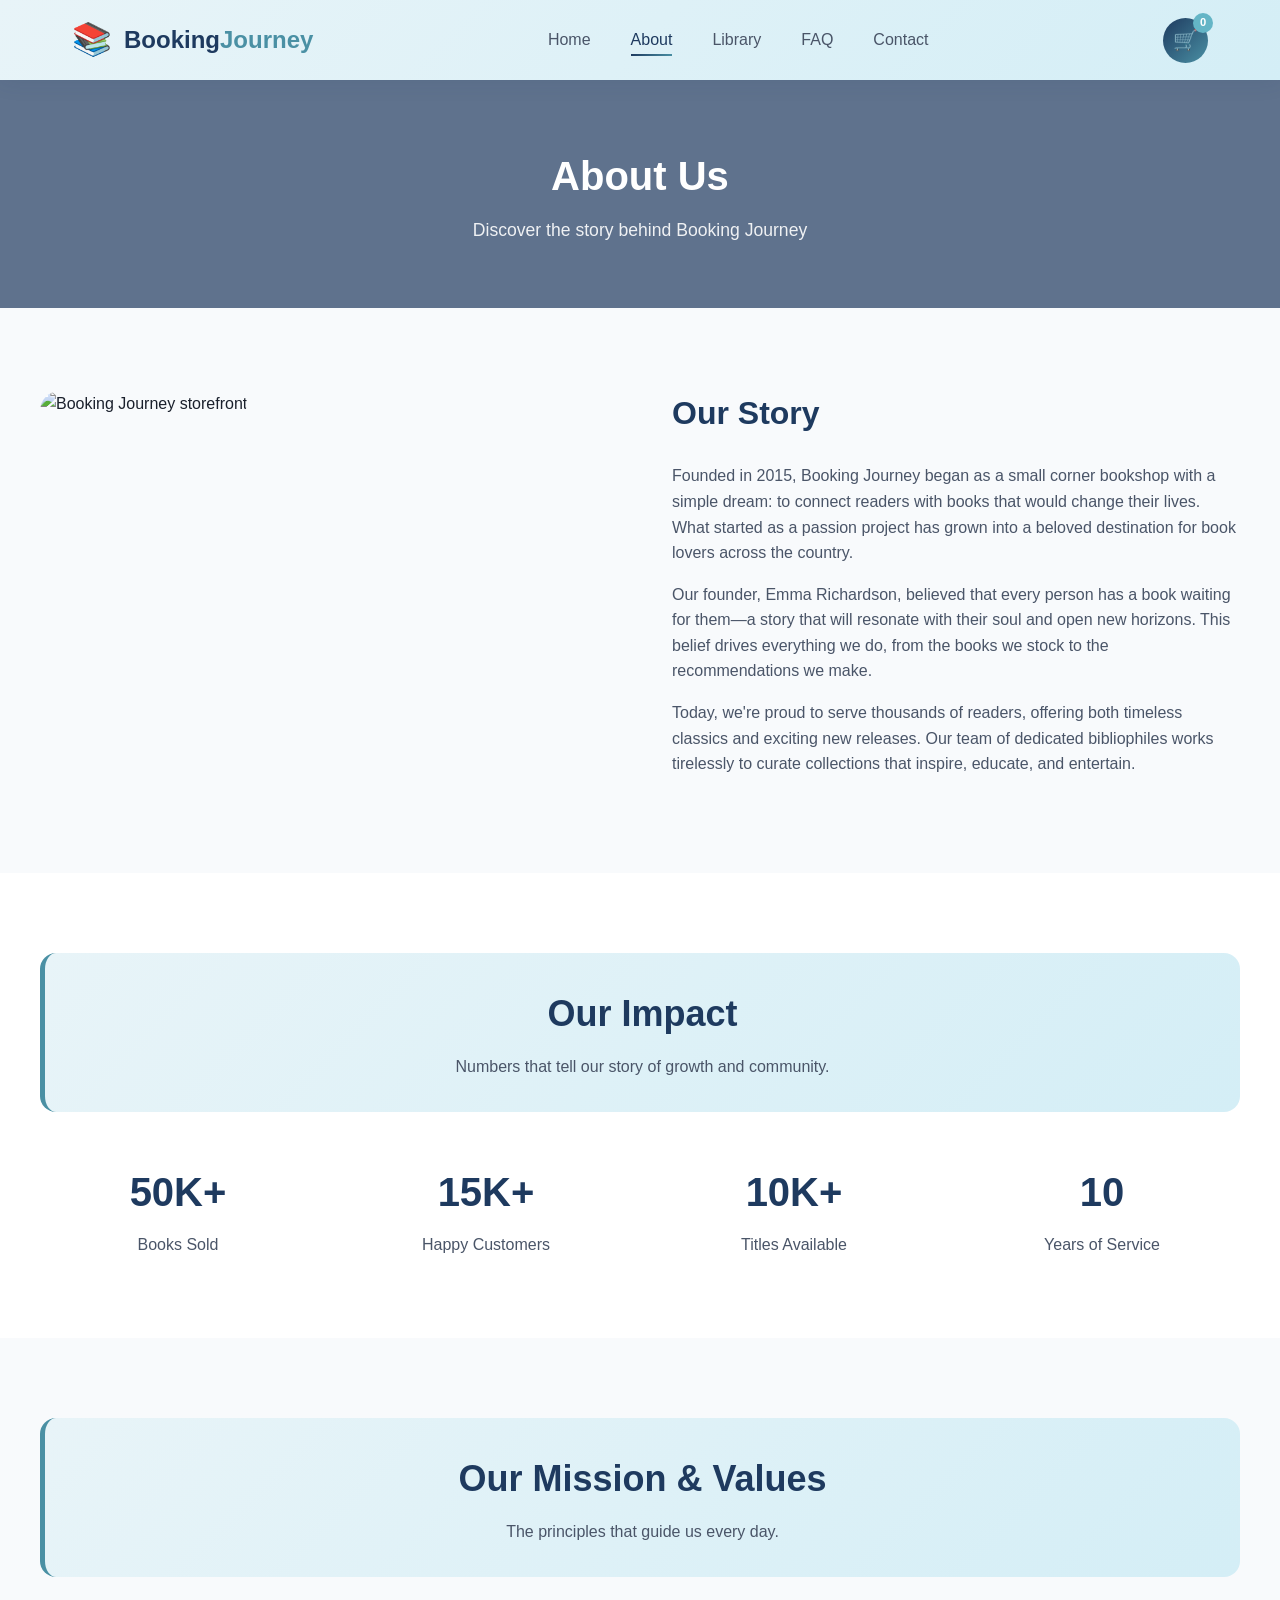
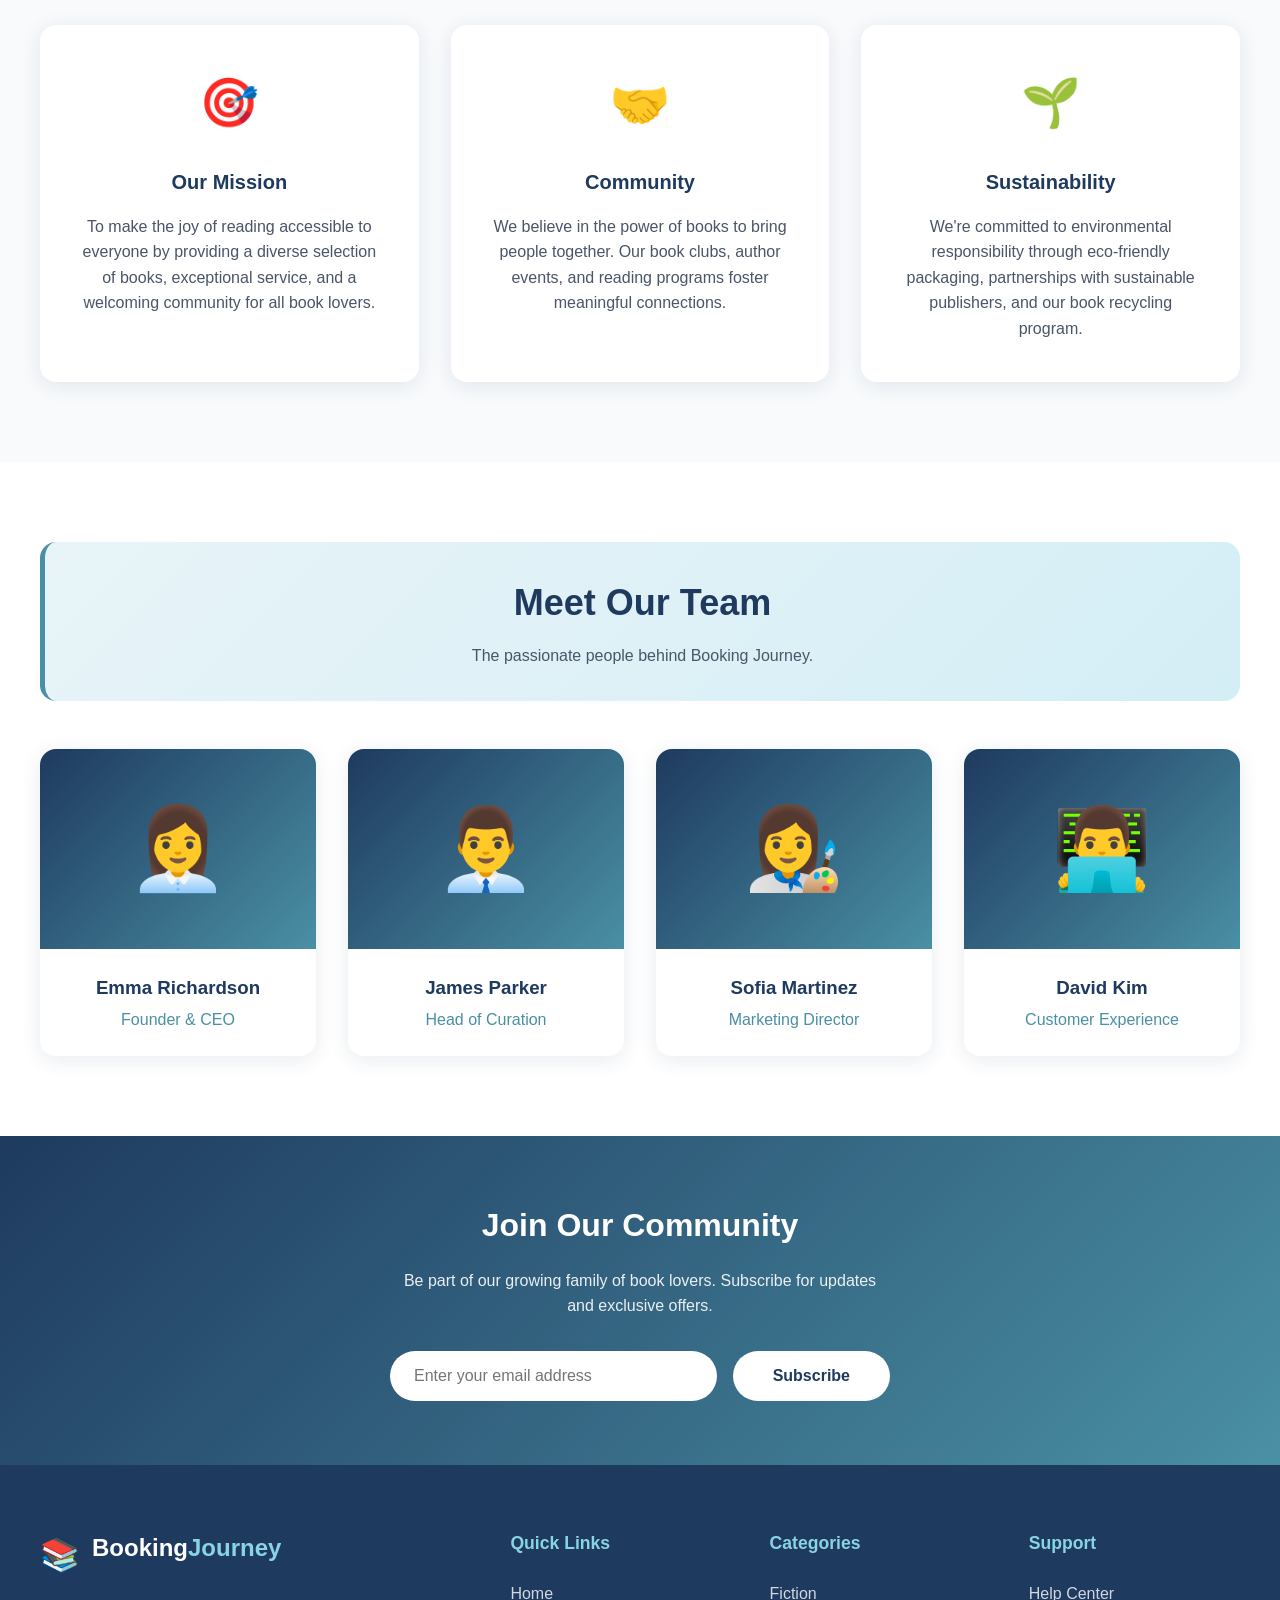
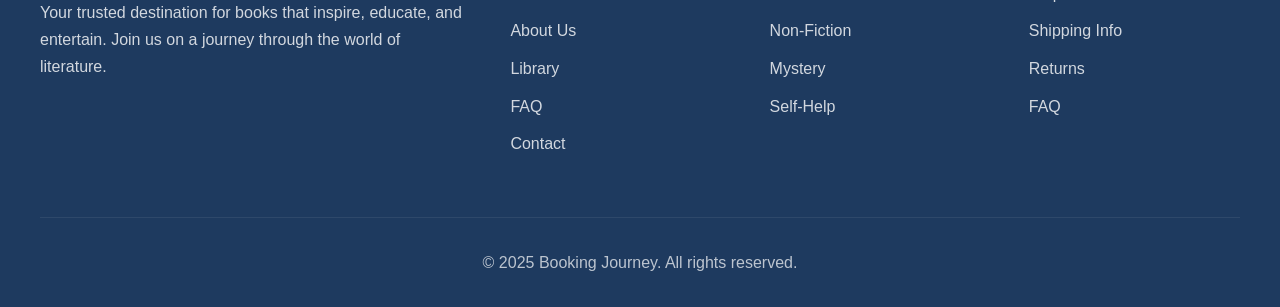
==== about.html @ 3a3236af "Initial commit: Booking Journey bookstore website Add complete static website with generated booksto" ====
<!DOCTYPE html>
<html lang="en">
<head>
    <meta charset="UTF-8">
    <meta name="viewport" content="width=device-width, initial-scale=1.0">
    <title>About Us - Booking Journey</title>
    <link rel="stylesheet" href="styles.css">
</head>
<body>
    <!-- Navigation -->
    <nav class="navbar">
        <div class="nav-container">
            <a href="index.html" class="logo">
                <span class="logo-icon">📚</span>
                <span class="logo-text">Booking<span>Journey</span></span>
            </a>
            <ul class="nav-menu">
                <li><a href="index.html" class="nav-link">Home</a></li>
                <li><a href="about.html" class="nav-link active">About</a></li>
                <li><a href="library.html" class="nav-link">Library</a></li>
                <li><a href="faq.html" class="nav-link">FAQ</a></li>
                <li><a href="contact.html" class="nav-link">Contact</a></li>
                <li class="cart-mobile" id="cartMobile">🛒 Cart (0)</li>
            </ul>
            <div class="nav-actions">
                <div class="cart-icon" id="cartIcon">
                    🛒
                    <span class="cart-badge">0</span>
                </div>
                <div class="hamburger">
                    <span></span>
                    <span></span>
                    <span></span>
                </div>
            </div>
        </div>
    </nav>

    <!-- Page Header -->
    <section class="page-header">
        <h1>About Us</h1>
        <p>Discover the story behind Booking Journey</p>
    </section>

    <!-- Our Story Section -->
    <section class="section">
        <div class="container">
            <div class="about-content">
                <div class="about-image"><img src="public/images/front.jpg" alt="Booking Journey storefront"></div>
                <div class="about-text">
                    <h2>Our Story</h2>
                    <p>Founded in 2015, Booking Journey began as a small corner bookshop with a simple dream: to connect readers with books that would change their lives. What started as a passion project has grown into a beloved destination for book lovers across the country.</p>
                    <p>Our founder, Emma Richardson, believed that every person has a book waiting for them—a story that will resonate with their soul and open new horizons. This belief drives everything we do, from the books we stock to the recommendations we make.</p>
                    <p>Today, we're proud to serve thousands of readers, offering both timeless classics and exciting new releases. Our team of dedicated bibliophiles works tirelessly to curate collections that inspire, educate, and entertain.</p>
                </div>
            </div>
        </div>
    </section>

    <!-- Stats Section -->
    <section class="section section-light">
        <div class="container">
            <div class="section-title">
                <h2>Our Impact</h2>
                <p>Numbers that tell our story of growth and community.</p>
            </div>
            <div class="stats-grid">
                <div class="stat-item">
                    <div class="stat-number">50K+</div>
                    <div class="stat-label">Books Sold</div>
                </div>
                <div class="stat-item">
                    <div class="stat-number">15K+</div>
                    <div class="stat-label">Happy Customers</div>
                </div>
                <div class="stat-item">
                    <div class="stat-number">10K+</div>
                    <div class="stat-label">Titles Available</div>
                </div>
                <div class="stat-item">
                    <div class="stat-number">10</div>
                    <div class="stat-label">Years of Service</div>
                </div>
            </div>
        </div>
    </section>

    <!-- Mission & Values Section -->
    <section class="section">
        <div class="container">
            <div class="section-title">
                <h2>Our Mission & Values</h2>
                <p>The principles that guide us every day.</p>
            </div>
            <div class="features-grid">
                <div class="feature-card">
                    <div class="feature-icon">🎯</div>
                    <h3>Our Mission</h3>
                    <p>To make the joy of reading accessible to everyone by providing a diverse selection of books, exceptional service, and a welcoming community for all book lovers.</p>
                </div>
                <div class="feature-card">
                    <div class="feature-icon">🤝</div>
                    <h3>Community</h3>
                    <p>We believe in the power of books to bring people together. Our book clubs, author events, and reading programs foster meaningful connections.</p>
                </div>
                <div class="feature-card">
                    <div class="feature-icon">🌱</div>
                    <h3>Sustainability</h3>
                    <p>We're committed to environmental responsibility through eco-friendly packaging, partnerships with sustainable publishers, and our book recycling program.</p>
                </div>
            </div>
        </div>
    </section>

    <!-- Team Section -->
    <section class="section section-light">
        <div class="container">
            <div class="section-title">
                <h2>Meet Our Team</h2>
                <p>The passionate people behind Booking Journey.</p>
            </div>
            <div class="team-grid">
                <div class="team-card">
                    <div class="team-photo">👩‍💼</div>
                    <div class="team-info">
                        <h3>Emma Richardson</h3>
                        <p>Founder & CEO</p>
                    </div>
                </div>
                <div class="team-card">
                    <div class="team-photo">👨‍💼</div>
                    <div class="team-info">
                        <h3>James Parker</h3>
                        <p>Head of Curation</p>
                    </div>
                </div>
                <div class="team-card">
                    <div class="team-photo">👩‍🎨</div>
                    <div class="team-info">
                        <h3>Sofia Martinez</h3>
                        <p>Marketing Director</p>
                    </div>
                </div>
                <div class="team-card">
                    <div class="team-photo">👨‍💻</div>
                    <div class="team-info">
                        <h3>David Kim</h3>
                        <p>Customer Experience</p>
                    </div>
                </div>
            </div>
        </div>
    </section>

    <!-- Newsletter Section -->
    <section class="newsletter">
        <h2>Join Our Community</h2>
        <p>Be part of our growing family of book lovers. Subscribe for updates and exclusive offers.</p>
        <form class="newsletter-form">
            <input type="email" placeholder="Enter your email address" required>
            <button type="submit" class="btn btn-primary">Subscribe</button>
        </form>
    </section>

    <!-- Footer -->
    <footer class="footer">
        <div class="footer-content">
            <div class="footer-brand">
                <div class="logo">
                    <span class="logo-icon">📚</span>
                    <span class="logo-text">Booking<span>Journey</span></span>
                </div>
                <p>Your trusted destination for books that inspire, educate, and entertain. Join us on a journey through the world of literature.</p>
            </div>
            <div class="footer-links">
                <h4>Quick Links</h4>
                <ul>
                    <li><a href="index.html">Home</a></li>
                    <li><a href="about.html">About Us</a></li>
                    <li><a href="library.html">Library</a></li>
                    <li><a href="faq.html">FAQ</a></li>
                    <li><a href="contact.html">Contact</a></li>
                </ul>
            </div>
            <div class="footer-links">
                <h4>Categories</h4>
                <ul>
                    <li><a href="library.html">Fiction</a></li>
                    <li><a href="library.html">Non-Fiction</a></li>
                    <li><a href="library.html">Mystery</a></li>
                    <li><a href="library.html">Self-Help</a></li>
                </ul>
            </div>
            <div class="footer-links">
                <h4>Support</h4>
                <ul>
                    <li><a href="faq.html">Help Center</a></li>
                    <li><a href="faq.html">Shipping Info</a></li>
                    <li><a href="faq.html">Returns</a></li>
                    <li><a href="faq.html">FAQ</a></li>
                </ul>
            </div>
        </div>
        <div class="footer-bottom">
            <p>&copy; 2025 Booking Journey. All rights reserved.</p>
        </div>
    </footer>

    <!-- Cart Modal -->
    <div class="cart-modal-overlay" id="cartOverlay"></div>
    <div class="cart-modal" id="cartModal">
        <div class="cart-modal-header">
            <h2>Your Cart</h2>
            <button class="cart-close" id="cartClose">✕</button>
        </div>
        <div class="cart-empty">
            <div class="cart-empty-icon">🛒</div>
            <h3>Your cart is empty</h3>
            <p>Looks like you haven't added any books yet.</p>
            <a href="library.html" class="btn btn-secondary">Browse Library</a>
        </div>
    </div>

    <script>
        // Mobile menu toggle
        const hamburger = document.querySelector('.hamburger');
        const navMenu = document.querySelector('.nav-menu');

        hamburger.addEventListener('click', () => {
            navMenu.classList.toggle('active');
        });

        // Close menu when clicking a link
        document.querySelectorAll('.nav-link').forEach(link => {
            link.addEventListener('click', () => {
                navMenu.classList.remove('active');
            });
        });

        // Cart modal
        const cartIcon = document.getElementById('cartIcon');
        const cartMobile = document.getElementById('cartMobile');
        const cartModal = document.getElementById('cartModal');
        const cartOverlay = document.getElementById('cartOverlay');
        const cartClose = document.getElementById('cartClose');

        cartIcon.addEventListener('click', () => {
            cartModal.classList.add('active');
            cartOverlay.classList.add('active');
        });

        cartMobile.addEventListener('click', () => {
            cartModal.classList.add('active');
            cartOverlay.classList.add('active');
            navMenu.classList.remove('active');
        });

        cartClose.addEventListener('click', () => {
            cartModal.classList.remove('active');
            cartOverlay.classList.remove('active');
        });

        cartOverlay.addEventListener('click', () => {
            cartModal.classList.remove('active');
            cartOverlay.classList.remove('active');
        });
    </script>
</body>
</html>
---- styles.css ----
/* ===== CSS Variables ===== */
:root {
    --primary: #1e3a5f;
    --primary-light: #2d5a87;
    --secondary: #4a90a4;
    --accent: #64b5c6;
    --accent-light: #89d4e4;
    --background: #f8fafc;
    --surface: #ffffff;
    --text-primary: #1a202c;
    --text-secondary: #4a5568;
    --text-light: #718096;
    --border: #e2e8f0;
    --shadow: rgba(30, 58, 95, 0.1);
    --gradient: linear-gradient(135deg, var(--primary) 0%, var(--secondary) 100%);
}

/* ===== Reset & Base ===== */
* {
    margin: 0;
    padding: 0;
    box-sizing: border-box;
}

html {
    scroll-behavior: smooth;
}

body {
    font-family: 'Segoe UI', Tahoma, Geneva, Verdana, sans-serif;
    background-color: var(--background);
    color: var(--text-primary);
    line-height: 1.6;
}

a {
    text-decoration: none;
    color: inherit;
    transition: color 0.3s ease;
}

ul {
    list-style: none;
}

img {
    max-width: 100%;
    height: auto;
}

/* ===== Navigation ===== */
.navbar {
    background: linear-gradient(135deg, #e8f4f8 0%, #d4eef6 100%);
    box-shadow: 0 2px 20px var(--shadow);
    position: sticky;
    top: 0;
    z-index: 1000;
}

.nav-container {
    max-width: 1200px;
    margin: 0 auto;
    padding: 0 2rem;
    display: flex;
    justify-content: space-between;
    align-items: center;
    height: 80px;
}

.logo {
    display: flex;
    align-items: center;
    gap: 0.75rem;
}

.logo-icon {
    font-size: 2rem;
}

.logo-text {
    font-size: 1.5rem;
    font-weight: 700;
    color: var(--primary);
}

.logo-text span {
    color: var(--secondary);
}

.nav-menu {
    display: flex;
    gap: 2.5rem;
}

.nav-link {
    font-weight: 500;
    color: var(--text-secondary);
    padding: 0.5rem 0;
    position: relative;
}

.nav-link::after {
    content: '';
    position: absolute;
    bottom: 0;
    left: 0;
    width: 0;
    height: 2px;
    background: var(--gradient);
    transition: width 0.3s ease;
}

.nav-link:hover,
.nav-link.active {
    color: var(--primary);
}

.nav-link:hover::after,
.nav-link.active::after {
    width: 100%;
}

.nav-actions {
    display: flex;
    align-items: center;
    gap: 1rem;
}

.cart-icon {
    position: relative;
    width: 45px;
    height: 45px;
    background: var(--gradient);
    border-radius: 50%;
    display: flex;
    align-items: center;
    justify-content: center;
    cursor: pointer;
    transition: transform 0.3s ease, box-shadow 0.3s ease;
    font-size: 1.25rem;
}

.cart-icon:hover {
    transform: scale(1.1);
    box-shadow: 0 5px 20px var(--shadow);
}

.cart-badge {
    position: absolute;
    top: -5px;
    right: -5px;
    background: var(--accent);
    color: white;
    font-size: 0.7rem;
    font-weight: 700;
    width: 20px;
    height: 20px;
    border-radius: 50%;
    display: flex;
    align-items: center;
    justify-content: center;
}

.hamburger {
    display: none;
    flex-direction: column;
    gap: 5px;
    cursor: pointer;
    padding: 0.5rem;
}

.hamburger span {
    width: 25px;
    height: 3px;
    background: var(--primary);
    border-radius: 3px;
    transition: all 0.3s ease;
}

.cart-mobile {
    display: none;
}

/* Cart Modal */
.cart-modal-overlay {
    position: fixed;
    top: 0;
    left: 0;
    right: 0;
    bottom: 0;
    background: rgba(0, 0, 0, 0.5);
    z-index: 2000;
    opacity: 0;
    visibility: hidden;
    transition: opacity 0.3s ease, visibility 0.3s ease;
}

.cart-modal-overlay.active {
    opacity: 1;
    visibility: visible;
}

.cart-modal {
    position: fixed;
    top: 50%;
    left: 50%;
    transform: translate(-50%, -50%) scale(0.9);
    background: var(--surface);
    border-radius: 20px;
    padding: 2.5rem;
    width: 90%;
    max-width: 400px;
    z-index: 2001;
    box-shadow: 0 20px 60px rgba(0, 0, 0, 0.3);
    opacity: 0;
    visibility: hidden;
    transition: all 0.3s ease;
}

.cart-modal.active {
    opacity: 1;
    visibility: visible;
    transform: translate(-50%, -50%) scale(1);
}

.cart-modal-header {
    display: flex;
    justify-content: space-between;
    align-items: center;
    margin-bottom: 2rem;
    padding-bottom: 1rem;
    border-bottom: 2px solid var(--border);
}

.cart-modal-header h2 {
    color: var(--primary);
    font-size: 1.5rem;
}

.cart-close {
    width: 35px;
    height: 35px;
    background: var(--background);
    border: none;
    border-radius: 50%;
    cursor: pointer;
    font-size: 1.25rem;
    display: flex;
    align-items: center;
    justify-content: center;
    transition: background 0.3s ease;
}

.cart-close:hover {
    background: var(--border);
}

.cart-empty {
    text-align: center;
    padding: 2rem 0;
}

.cart-empty-icon {
    font-size: 4rem;
    margin-bottom: 1rem;
    opacity: 0.5;
}

.cart-empty h3 {
    color: var(--primary);
    margin-bottom: 0.5rem;
}

.cart-empty p {
    color: var(--text-secondary);
    margin-bottom: 1.5rem;
}

.cart-modal .btn {
    width: 100%;
    text-align: center;
}

/* ===== Hero Section ===== */
.hero {
    background: url('public/images/hero.jpg') center/cover no-repeat;
    color: white;
    padding: 6rem 2rem;
    text-align: center;
    position: relative;
    overflow: hidden;
}

.hero::before {
    content: '';
    position: absolute;
    top: 0;
    left: 0;
    right: 0;
    bottom: 0;
    background: rgba(30, 58, 95, 0.7);
}

.hero-content {
    max-width: 800px;
    margin: 0 auto;
    position: relative;
    z-index: 1;
}

.hero h1 {
    font-size: 3.5rem;
    font-weight: 800;
    margin-bottom: 1.5rem;
    line-height: 1.2;
}

.hero p {
    font-size: 1.25rem;
    opacity: 0.95;
    margin-bottom: 2rem;
    max-width: 600px;
    margin-left: auto;
    margin-right: auto;
}

.btn {
    display: inline-block;
    padding: 1rem 2.5rem;
    border-radius: 50px;
    font-weight: 600;
    font-size: 1rem;
    cursor: pointer;
    transition: all 0.3s ease;
    border: none;
}

.btn-primary {
    background: white;
    color: var(--primary);
}

.btn-primary:hover {
    transform: translateY(-3px);
    box-shadow: 0 10px 30px rgba(0, 0, 0, 0.2);
}

.btn-secondary {
    background: var(--gradient);
    color: white;
}

.btn-secondary:hover {
    transform: translateY(-3px);
    box-shadow: 0 10px 30px var(--shadow);
}

.btn-outline {
    background: transparent;
    border: 2px solid var(--primary);
    color: var(--primary);
}

.btn-outline:hover {
    background: var(--primary);
    color: white;
}

/* ===== Page Header ===== */
.page-header {
    background: url('public/images/hero.jpg') center/cover no-repeat;
    color: white;
    padding: 4rem 2rem;
    text-align: center;
    position: relative;
    overflow: hidden;
}

.page-header::before {
    content: '';
    position: absolute;
    top: 0;
    left: 0;
    right: 0;
    bottom: 0;
    background: rgba(30, 58, 95, 0.7);
}

.page-header h1,
.page-header p {
    position: relative;
    z-index: 1;
}

.page-header h1 {
    font-size: 2.5rem;
    font-weight: 700;
    margin-bottom: 0.5rem;
}

.page-header p {
    font-size: 1.1rem;
    opacity: 0.9;
}

/* ===== Sections ===== */
.section {
    padding: 5rem 2rem;
}

.section-light {
    background: var(--surface);
}

.container {
    max-width: 1200px;
    margin: 0 auto;
}

.section-title {
    text-align: center;
    margin-bottom: 3rem;
    background: linear-gradient(135deg, #e8f4f8 0%, #d4eef6 100%);
    padding: 2rem 2.5rem;
    border-radius: 16px;
    border-left: 5px solid var(--secondary);
}

.section-title h2 {
    font-size: 2.25rem;
    color: var(--primary);
    margin-bottom: 0.75rem;
}

.section-title p {
    color: var(--text-secondary);
    max-width: 600px;
    margin: 0 auto;
}

/* ===== Features Grid ===== */
.features-grid {
    display: grid;
    grid-template-columns: repeat(auto-fit, minmax(280px, 1fr));
    gap: 2rem;
}

.feature-card {
    background: var(--surface);
    padding: 2.5rem;
    border-radius: 16px;
    box-shadow: 0 4px 20px var(--shadow);
    text-align: center;
    transition: transform 0.3s ease, box-shadow 0.3s ease;
}

.feature-card:hover {
    transform: translateY(-8px);
    box-shadow: 0 12px 40px var(--shadow);
}

.feature-icon {
    font-size: 3rem;
    margin-bottom: 1.5rem;
}

.feature-card h3 {
    color: var(--primary);
    margin-bottom: 1rem;
    font-size: 1.25rem;
}

.feature-card p {
    color: var(--text-secondary);
}

/* ===== Book Cards ===== */
.books-grid {
    display: grid;
    grid-template-columns: repeat(auto-fit, minmax(280px, 1fr));
    gap: 2rem;
}

.book-card {
    background: var(--surface);
    border-radius: 16px;
    overflow: hidden;
    box-shadow: 0 4px 20px var(--shadow);
    transition: transform 0.3s ease, box-shadow 0.3s ease;
}

.book-card:hover {
    transform: translateY(-8px);
    box-shadow: 0 12px 40px var(--shadow);
}

.book-cover {
    height: 300px;
    background: var(--gradient);
    display: flex;
    align-items: center;
    justify-content: center;
    position: relative;
    overflow: hidden;
}

.book-cover img {
    width: 100%;
    height: 100%;
    object-fit: cover;
    transition: transform 0.3s ease;
}

.book-card:hover .book-cover img {
    transform: scale(1.05);
}

.book-badge {
    position: absolute;
    top: 1rem;
    right: 1rem;
    background: var(--accent);
    color: white;
    padding: 0.25rem 0.75rem;
    border-radius: 20px;
    font-size: 0.8rem;
    font-weight: 600;
}

.book-info {
    padding: 1.5rem;
}

.book-category {
    color: var(--secondary);
    font-size: 0.85rem;
    font-weight: 600;
    text-transform: uppercase;
    letter-spacing: 1px;
}

.book-title {
    color: var(--primary);
    font-size: 1.25rem;
    margin: 0.5rem 0;
}

.book-author {
    color: var(--text-secondary);
    font-size: 0.95rem;
    margin-bottom: 1rem;
}

.book-price {
    display: flex;
    justify-content: space-between;
    align-items: center;
}

.price {
    font-size: 1.35rem;
    font-weight: 700;
    color: var(--primary);
}

.btn-cart {
    background: var(--gradient);
    color: white;
    padding: 0.6rem 1.25rem;
    border-radius: 25px;
    font-weight: 600;
    font-size: 0.9rem;
    border: none;
    cursor: pointer;
    transition: all 0.3s ease;
}

.btn-cart:hover {
    transform: scale(1.05);
    box-shadow: 0 5px 20px var(--shadow);
}

/* ===== About Page ===== */
.about-content {
    display: grid;
    grid-template-columns: 1fr 1fr;
    gap: 4rem;
    align-items: center;
}

.about-image {
    border-radius: 20px;
    height: 400px;
    overflow: hidden;
}

.about-image img {
    width: 100%;
    height: 100%;
    object-fit: cover;
    border-radius: 20px;
}

.about-text h2 {
    color: var(--primary);
    font-size: 2rem;
    margin-bottom: 1.5rem;
}

.about-text p {
    color: var(--text-secondary);
    margin-bottom: 1rem;
}

.stats-grid {
    display: grid;
    grid-template-columns: repeat(4, 1fr);
    gap: 2rem;
    margin-top: 3rem;
}

.stat-item {
    text-align: center;
}

.stat-number {
    font-size: 2.5rem;
    font-weight: 800;
    color: var(--primary);
}

.stat-label {
    color: var(--text-secondary);
    margin-top: 0.5rem;
}

.team-grid {
    display: grid;
    grid-template-columns: repeat(auto-fit, minmax(250px, 1fr));
    gap: 2rem;
}

.team-card {
    background: var(--surface);
    border-radius: 16px;
    overflow: hidden;
    box-shadow: 0 4px 20px var(--shadow);
    text-align: center;
    transition: transform 0.3s ease;
}

.team-card:hover {
    transform: translateY(-5px);
}

.team-photo {
    height: 200px;
    background: var(--gradient);
    display: flex;
    align-items: center;
    justify-content: center;
    font-size: 5rem;
}

.team-info {
    padding: 1.5rem;
}

.team-info h3 {
    color: var(--primary);
    margin-bottom: 0.25rem;
}

.team-info p {
    color: var(--secondary);
    font-weight: 500;
}

/* ===== Contact Page ===== */
.contact-wrapper {
    display: grid;
    grid-template-columns: 1fr 1.5fr;
    gap: 3rem;
}

.contact-info {
    background: var(--gradient);
    color: white;
    padding: 3rem;
    border-radius: 20px;
}

.contact-info h2 {
    font-size: 1.75rem;
    margin-bottom: 1rem;
}

.contact-info > p {
    opacity: 0.9;
    margin-bottom: 2rem;
}

.contact-item {
    display: flex;
    align-items: flex-start;
    gap: 1rem;
    margin-bottom: 1.5rem;
}

.contact-icon {
    font-size: 1.5rem;
    width: 50px;
    height: 50px;
    background: rgba(255, 255, 255, 0.15);
    border-radius: 12px;
    display: flex;
    align-items: center;
    justify-content: center;
}

.contact-item h4 {
    font-size: 1rem;
    margin-bottom: 0.25rem;
}

.contact-item p {
    opacity: 0.9;
    font-size: 0.95rem;
}

.social-links {
    display: flex;
    gap: 1rem;
    margin-top: 2rem;
}

.social-link {
    width: 45px;
    height: 45px;
    background: rgba(255, 255, 255, 0.15);
    border-radius: 50%;
    display: flex;
    align-items: center;
    justify-content: center;
    font-size: 1.25rem;
    transition: background 0.3s ease;
}

.social-link:hover {
    background: rgba(255, 255, 255, 0.3);
}

.contact-form {
    background: var(--surface);
    padding: 3rem;
    border-radius: 20px;
    box-shadow: 0 4px 20px var(--shadow);
}

.contact-form h2 {
    color: var(--primary);
    margin-bottom: 2rem;
}

.form-group {
    margin-bottom: 1.5rem;
}

.form-group label {
    display: block;
    margin-bottom: 0.5rem;
    color: var(--text-primary);
    font-weight: 500;
}

.form-group input,
.form-group textarea,
.form-group select {
    width: 100%;
    padding: 1rem;
    border: 2px solid var(--border);
    border-radius: 10px;
    font-size: 1rem;
    font-family: inherit;
    transition: border-color 0.3s ease, box-shadow 0.3s ease;
}

.form-group input:focus,
.form-group textarea:focus,
.form-group select:focus {
    outline: none;
    border-color: var(--secondary);
    box-shadow: 0 0 0 4px rgba(74, 144, 164, 0.1);
}

.form-group textarea {
    resize: vertical;
    min-height: 150px;
}

.form-row {
    display: grid;
    grid-template-columns: 1fr 1fr;
    gap: 1.5rem;
}

/* Standalone Contact Form */
.contact-form-standalone {
    max-width: 700px;
    margin: 0 auto;
    background: var(--background);
    padding: 2.5rem;
    border-radius: 20px;
    box-shadow: 0 4px 20px var(--shadow);
}

/* Centered Social Links */
.social-links-center {
    display: flex;
    justify-content: center;
    gap: 1rem;
    margin-top: 2.5rem;
}

.social-link-dark {
    width: 50px;
    height: 50px;
    background: var(--gradient);
    border-radius: 50%;
    display: flex;
    align-items: center;
    justify-content: center;
    font-size: 1.25rem;
    transition: transform 0.3s ease, box-shadow 0.3s ease;
}

.social-link-dark:hover {
    transform: translateY(-3px);
    box-shadow: 0 8px 20px var(--shadow);
}

/* ===== Footer ===== */
.footer {
    background: var(--primary);
    color: white;
    padding: 4rem 2rem 2rem;
}

.footer-content {
    max-width: 1200px;
    margin: 0 auto;
    display: grid;
    grid-template-columns: 2fr 1fr 1fr 1fr;
    gap: 3rem;
}

.footer-brand .logo-text {
    color: white;
    margin-bottom: 1rem;
}

.footer-brand .logo-text span {
    color: var(--accent-light);
}

.footer-brand p {
    opacity: 0.8;
    margin-top: 1rem;
    line-height: 1.7;
}

.footer-links h4 {
    font-size: 1.1rem;
    margin-bottom: 1.5rem;
    color: var(--accent-light);
}

.footer-links ul li {
    margin-bottom: 0.75rem;
}

.footer-links ul li a {
    opacity: 0.8;
    transition: opacity 0.3s ease;
}

.footer-links ul li a:hover {
    opacity: 1;
}

.footer-bottom {
    max-width: 1200px;
    margin: 3rem auto 0;
    padding-top: 2rem;
    border-top: 1px solid rgba(255, 255, 255, 0.1);
    text-align: center;
    opacity: 0.7;
}

/* ===== Testimonials ===== */
.testimonials-grid {
    display: grid;
    grid-template-columns: repeat(auto-fit, minmax(350px, 1fr));
    gap: 2rem;
}

.testimonial-card {
    background: var(--surface);
    padding: 2rem;
    border-radius: 16px;
    box-shadow: 0 4px 20px var(--shadow);
}

.testimonial-text {
    color: var(--text-secondary);
    font-style: italic;
    margin-bottom: 1.5rem;
    line-height: 1.8;
}

.testimonial-author {
    display: flex;
    align-items: center;
    gap: 1rem;
}

.author-avatar {
    width: 50px;
    height: 50px;
    background: var(--gradient);
    border-radius: 50%;
    display: flex;
    align-items: center;
    justify-content: center;
    font-size: 1.5rem;
}

.author-info h4 {
    color: var(--primary);
}

.author-info p {
    color: var(--text-light);
    font-size: 0.9rem;
}

/* ===== Newsletter ===== */
.newsletter {
    background: var(--gradient);
    color: white;
    padding: 4rem 2rem;
    text-align: center;
}

.newsletter h2 {
    font-size: 2rem;
    margin-bottom: 1rem;
}

.newsletter p {
    opacity: 0.9;
    margin-bottom: 2rem;
    max-width: 500px;
    margin-left: auto;
    margin-right: auto;
}

.newsletter-form {
    display: flex;
    max-width: 500px;
    margin: 0 auto;
    gap: 1rem;
}

.newsletter-form input {
    flex: 1;
    padding: 1rem 1.5rem;
    border: none;
    border-radius: 50px;
    font-size: 1rem;
}

.newsletter-form input:focus {
    outline: none;
}

/* ===== FAQ Page ===== */
.faq-search {
    text-align: center;
    max-width: 600px;
    margin: 0 auto;
}

.faq-search h2 {
    color: var(--primary);
    font-size: 2rem;
    margin-bottom: 0.5rem;
}

.faq-search p {
    color: var(--text-secondary);
    margin-bottom: 1.5rem;
}

.search-form {
    display: flex;
    gap: 1rem;
}

.search-input {
    flex: 1;
    padding: 1rem 1.5rem;
    border: 2px solid var(--border);
    border-radius: 50px;
    font-size: 1rem;
    transition: border-color 0.3s ease, box-shadow 0.3s ease;
}

.search-input:focus {
    outline: none;
    border-color: var(--secondary);
    box-shadow: 0 0 0 4px rgba(74, 144, 164, 0.1);
}

.faq-category {
    margin-bottom: 2.5rem;
}

.faq-category-title {
    color: var(--primary);
    font-size: 1.5rem;
    margin-bottom: 1.5rem;
    padding-bottom: 0.75rem;
    border-bottom: 2px solid var(--border);
}

.faq-item {
    background: var(--surface);
    border-radius: 12px;
    margin-bottom: 1rem;
    box-shadow: 0 2px 10px var(--shadow);
    overflow: hidden;
}

.faq-question {
    display: flex;
    justify-content: space-between;
    align-items: center;
    padding: 1.25rem 1.5rem;
    cursor: pointer;
    font-weight: 600;
    color: var(--text-primary);
    transition: background 0.3s ease;
}

.faq-question:hover {
    background: var(--background);
}

.faq-icon {
    font-size: 1.5rem;
    color: var(--secondary);
    transition: transform 0.3s ease;
}

.faq-item.active .faq-icon {
    transform: rotate(45deg);
}

.faq-answer {
    max-height: 0;
    overflow: hidden;
    transition: max-height 0.3s ease, padding 0.3s ease;
}

.faq-item.active .faq-answer {
    max-height: 500px;
    padding: 0 1.5rem 1.5rem;
}

.faq-answer p {
    color: var(--text-secondary);
    line-height: 1.8;
}

/* ===== Responsive Design ===== */
@media (max-width: 992px) {
    .footer-content {
        grid-template-columns: 1fr 1fr;
    }

    .about-content {
        grid-template-columns: 1fr;
    }

    .about-image {
        order: -1;
        height: 300px;
    }

    .stats-grid {
        grid-template-columns: repeat(2, 1fr);
    }

    .contact-wrapper {
        grid-template-columns: 1fr;
    }
}

@media (max-width: 768px) {
    html, body {
        overflow-x: hidden;
    }

    .nav-container {
        padding: 0 1rem;
    }

    .logo-text {
        font-size: 1.25rem;
    }

    .nav-menu {
        position: fixed;
        top: 80px;
        left: 0;
        right: 0;
        background: linear-gradient(135deg, #e8f4f8 0%, #d4eef6 100%);
        flex-direction: column;
        align-items: center;
        padding: 2rem;
        gap: 1.5rem;
        box-shadow: 0 10px 30px var(--shadow);
        transform: translateY(-150%);
        transition: transform 0.3s ease;
    }

    .nav-menu.active {
        transform: translateY(0);
    }

    .hamburger {
        display: flex;
    }

    .cart-icon {
        display: none;
    }

    .cart-mobile {
        display: flex;
        align-items: center;
        justify-content: center;
        gap: 0.75rem;
        background: var(--gradient);
        color: white;
        padding: 0.75rem 1.5rem;
        border-radius: 50px;
        font-weight: 600;
        margin-top: 0.5rem;
        cursor: pointer;
        transition: transform 0.3s ease, box-shadow 0.3s ease;
    }

    .cart-mobile:hover {
        transform: scale(1.05);
        box-shadow: 0 5px 20px var(--shadow);
    }

    .hero h1 {
        font-size: 2.5rem;
    }

    .hero p {
        font-size: 1.1rem;
    }

    .section {
        padding: 3rem 1.5rem;
    }

    .footer-content {
        grid-template-columns: 1fr;
        text-align: center;
    }

    .form-row {
        grid-template-columns: 1fr;
    }

    .newsletter-form {
        flex-direction: column;
    }

    .testimonials-grid {
        grid-template-columns: 1fr;
    }

    .search-form {
        flex-direction: column;
    }
}

@media (max-width: 480px) {
    .hero h1 {
        font-size: 2rem;
    }

    .stats-grid {
        grid-template-columns: 1fr;
    }

    .page-header h1 {
        font-size: 2rem;
    }

    .contact-form,
    .contact-info {
        padding: 2rem;
    }
}
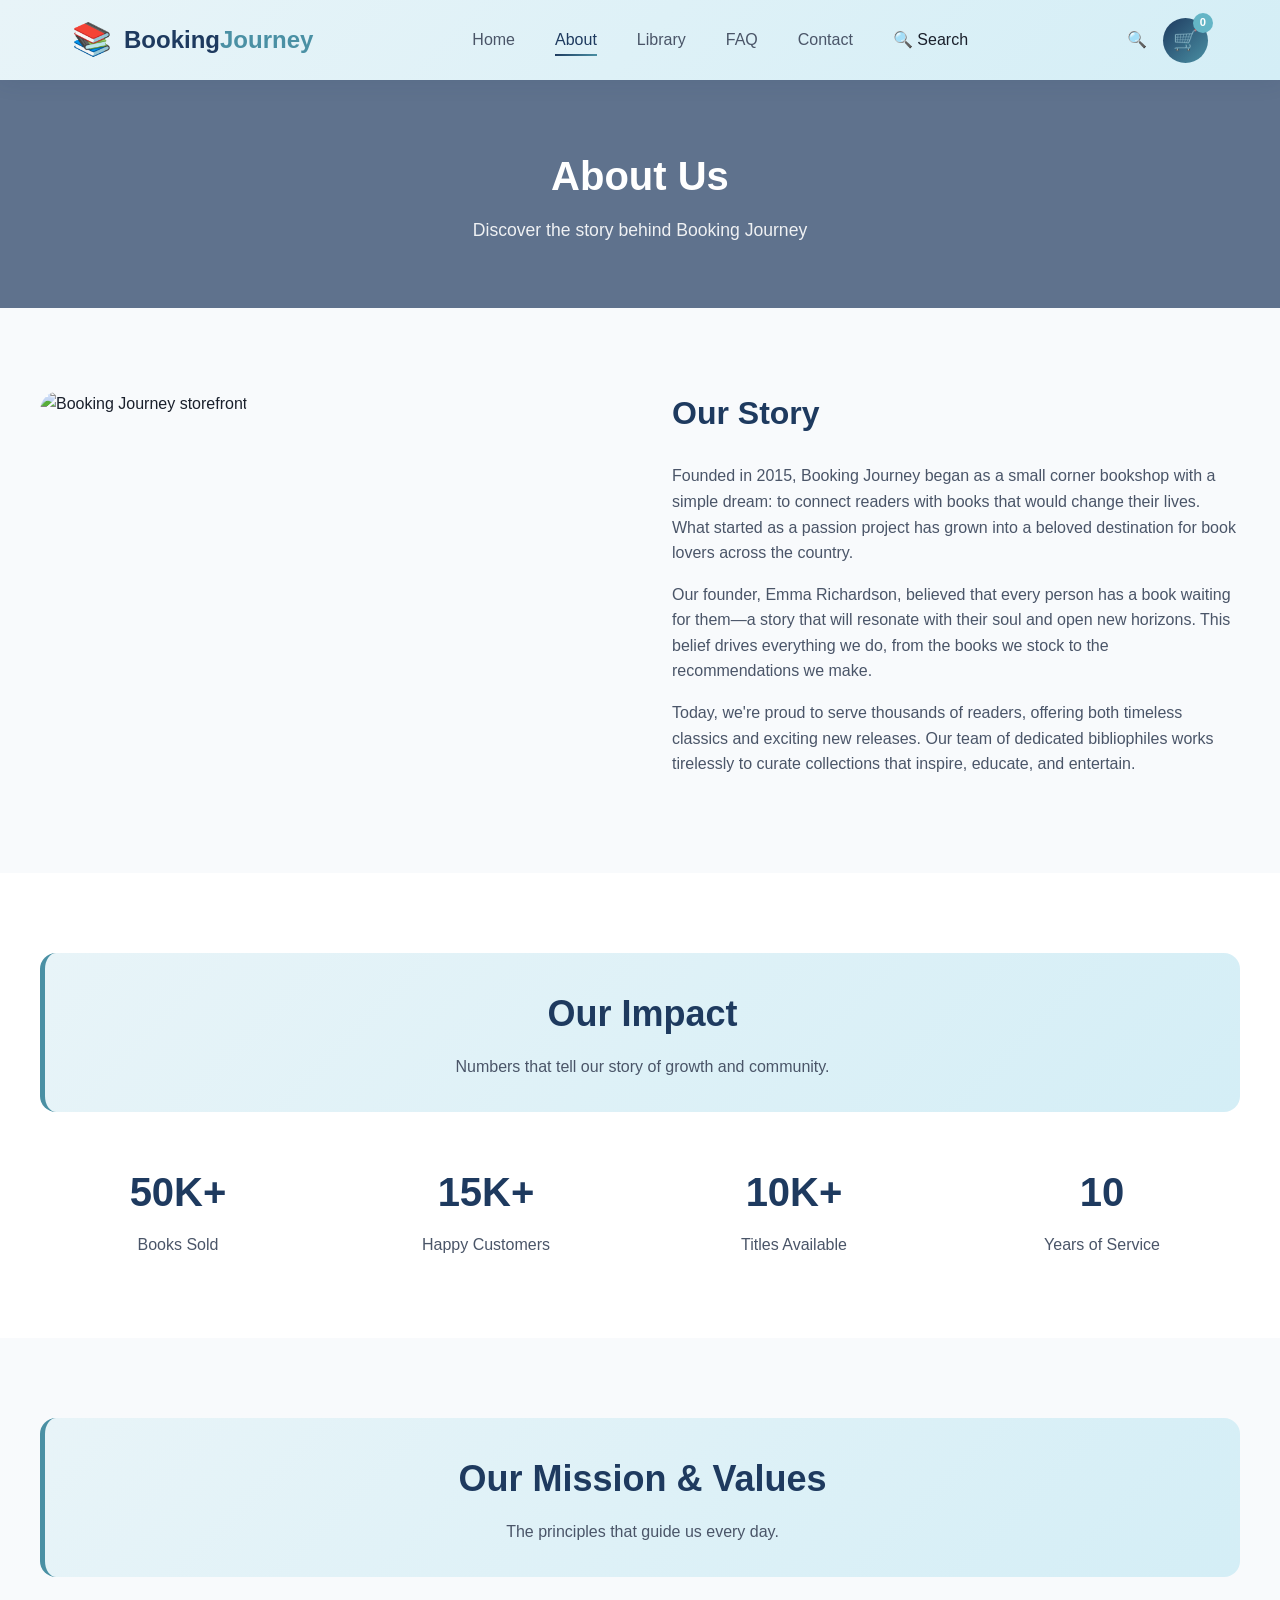
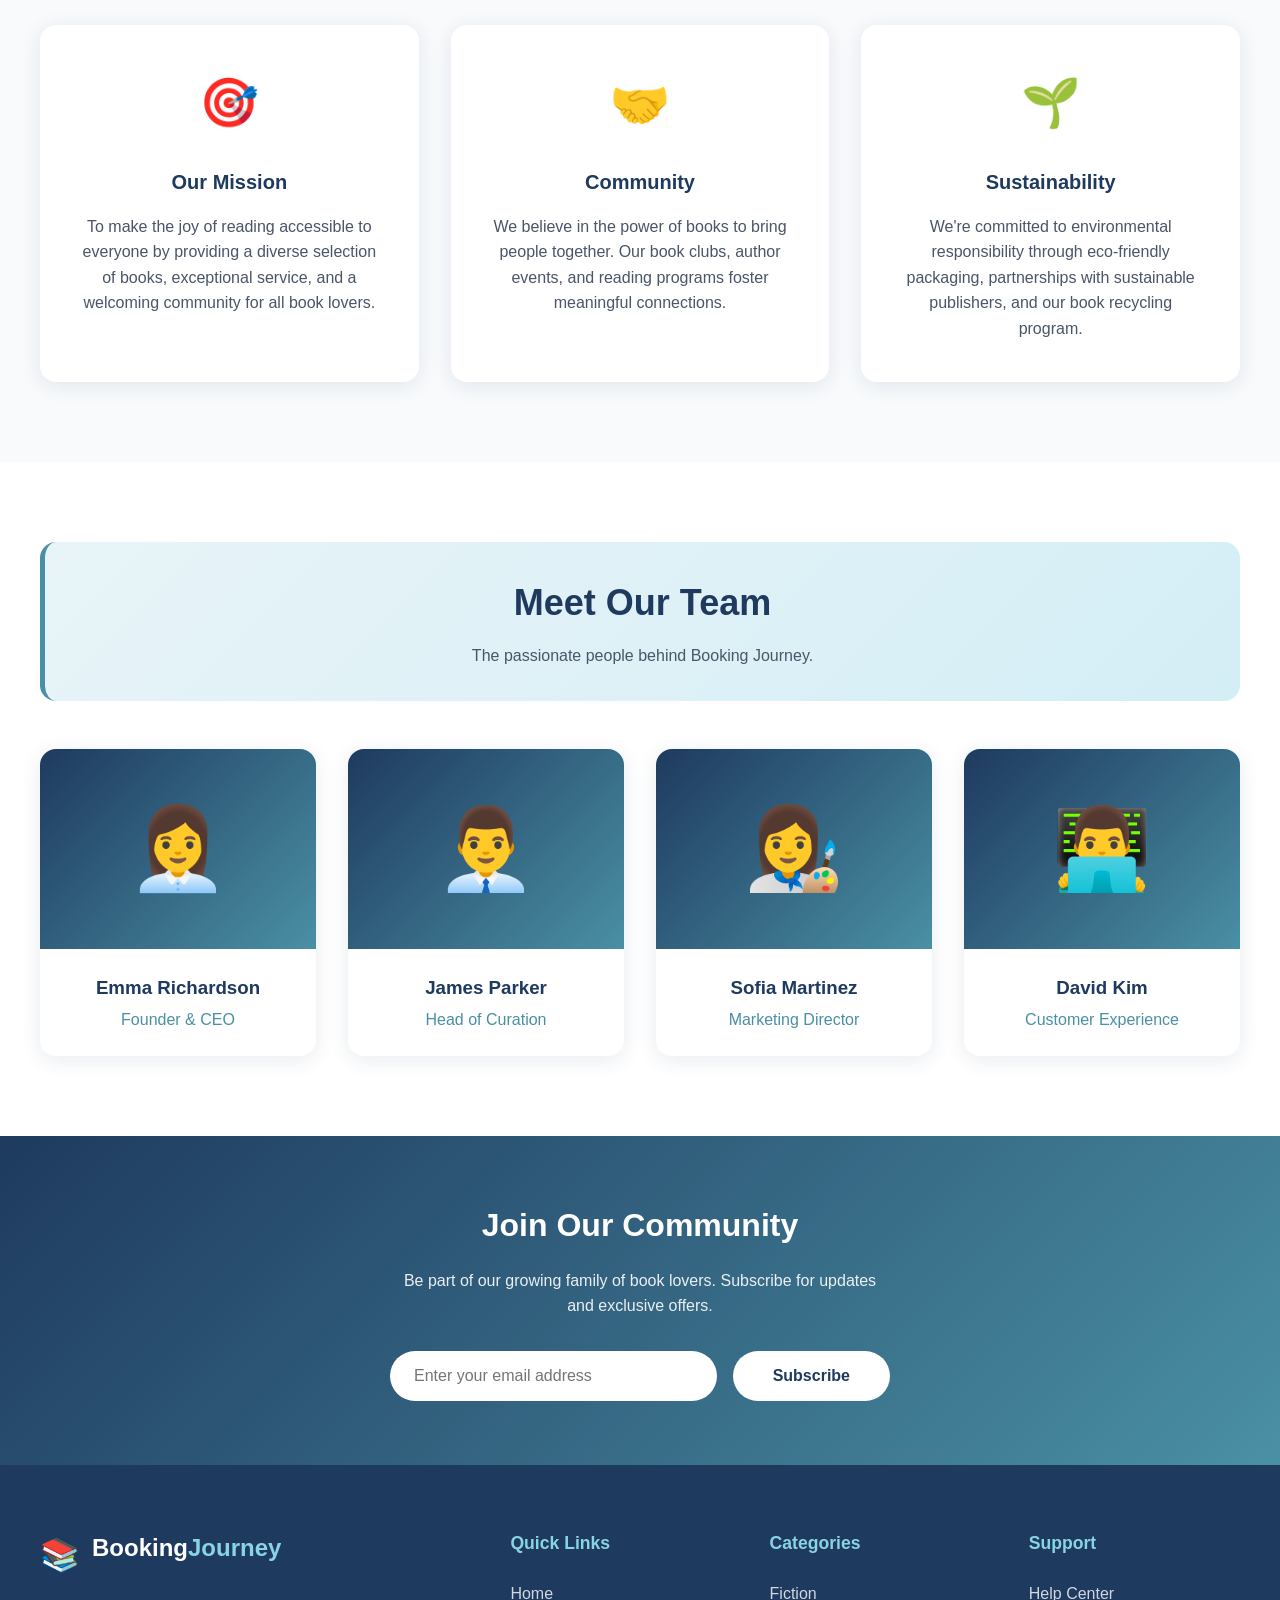
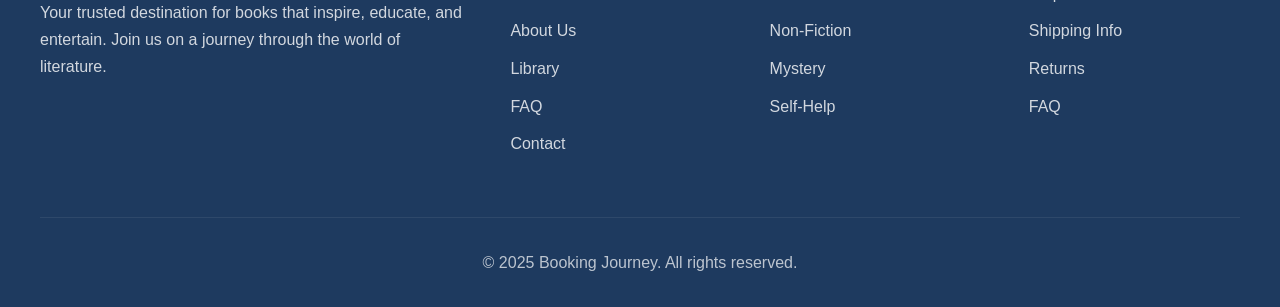
==== commit 602b8a65: "Step 1: add search icon HTML to all 5 pages + BUILD_PLAN.md - Add docs/BUILD_PLAN.md with the 6-step" ====
--- a/about.html
+++ b/about.html
@@ -20,9 +20,11 @@
                 <li><a href="library.html" class="nav-link">Library</a></li>
                 <li><a href="faq.html" class="nav-link">FAQ</a></li>
                 <li><a href="contact.html" class="nav-link">Contact</a></li>
+                <li class="search-mobile-item" id="searchMobileBtn">🔍 Search</li>
                 <li class="cart-mobile" id="cartMobile">🛒 Cart (0)</li>
             </ul>
             <div class="nav-actions">
+                <div class="search-icon" id="searchIcon">🔍</div>
                 <div class="cart-icon" id="cartIcon">
                     🛒
                     <span class="cart-badge">0</span>
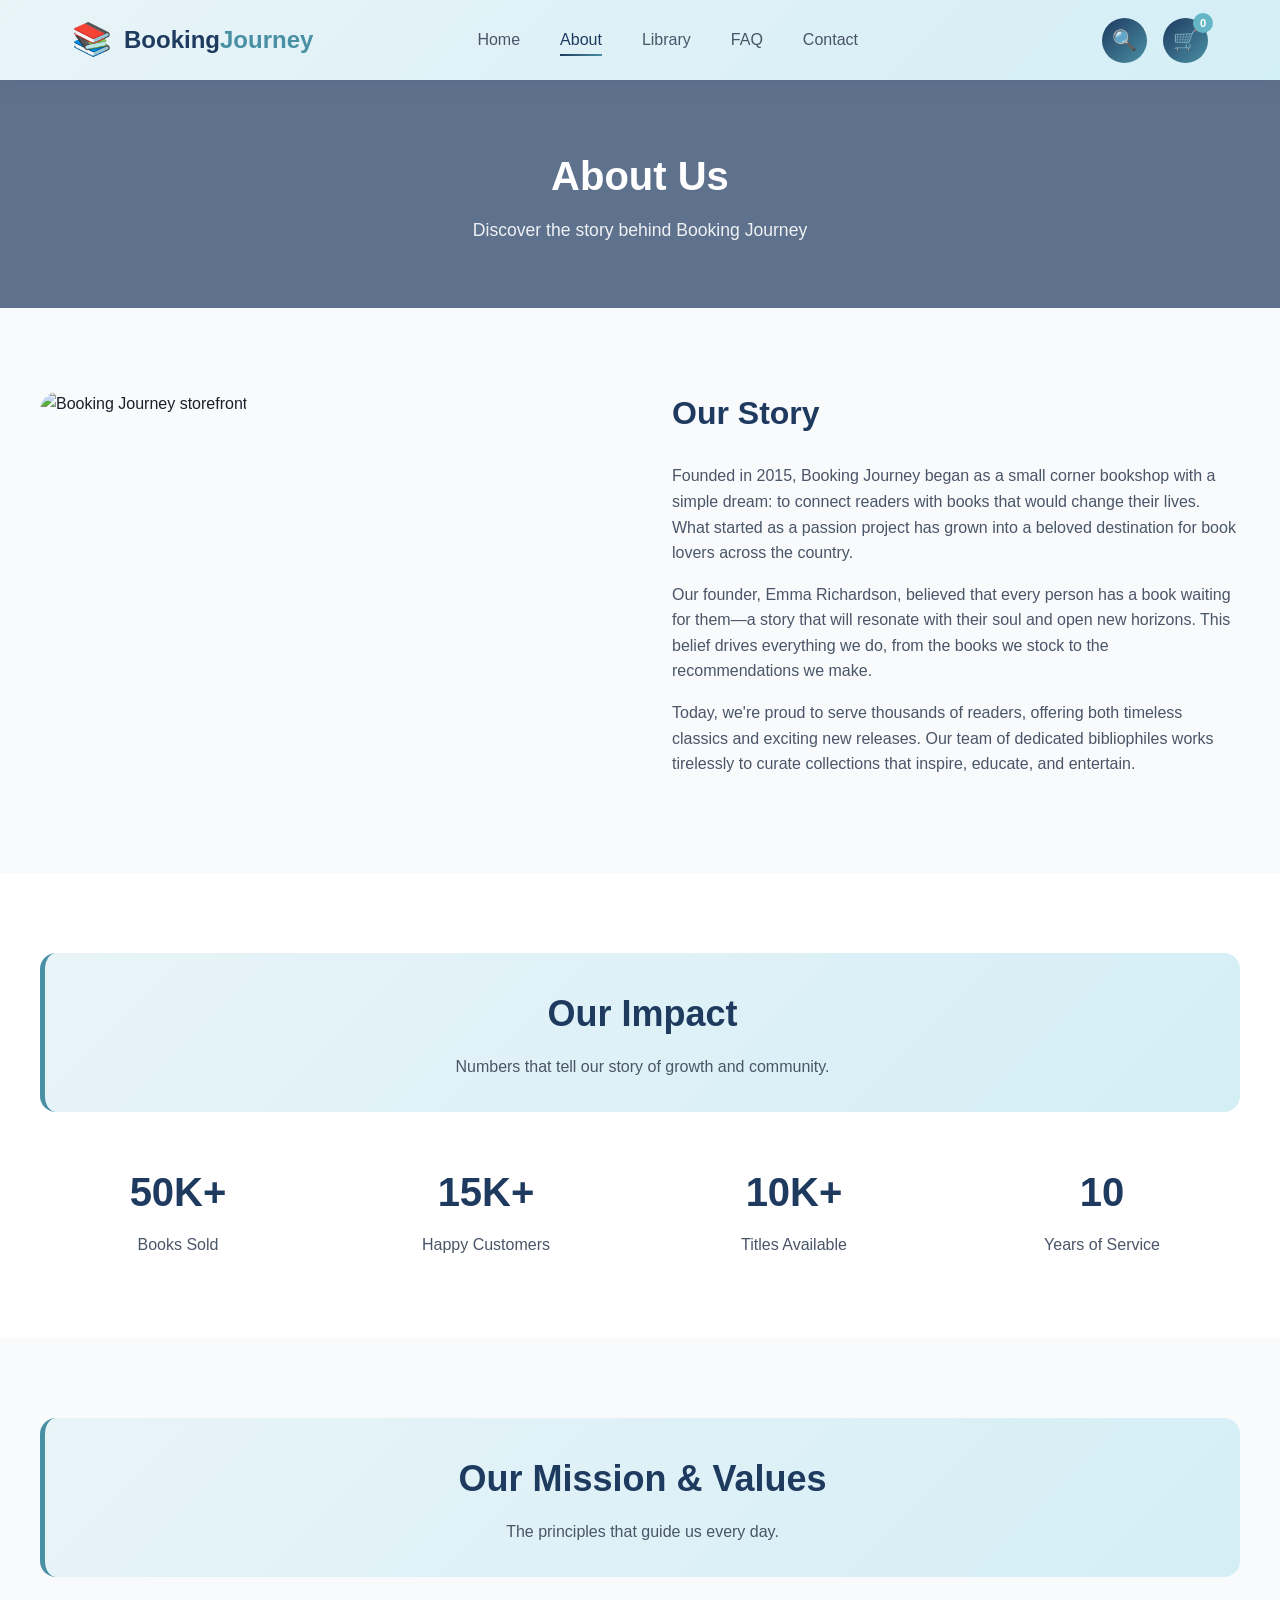
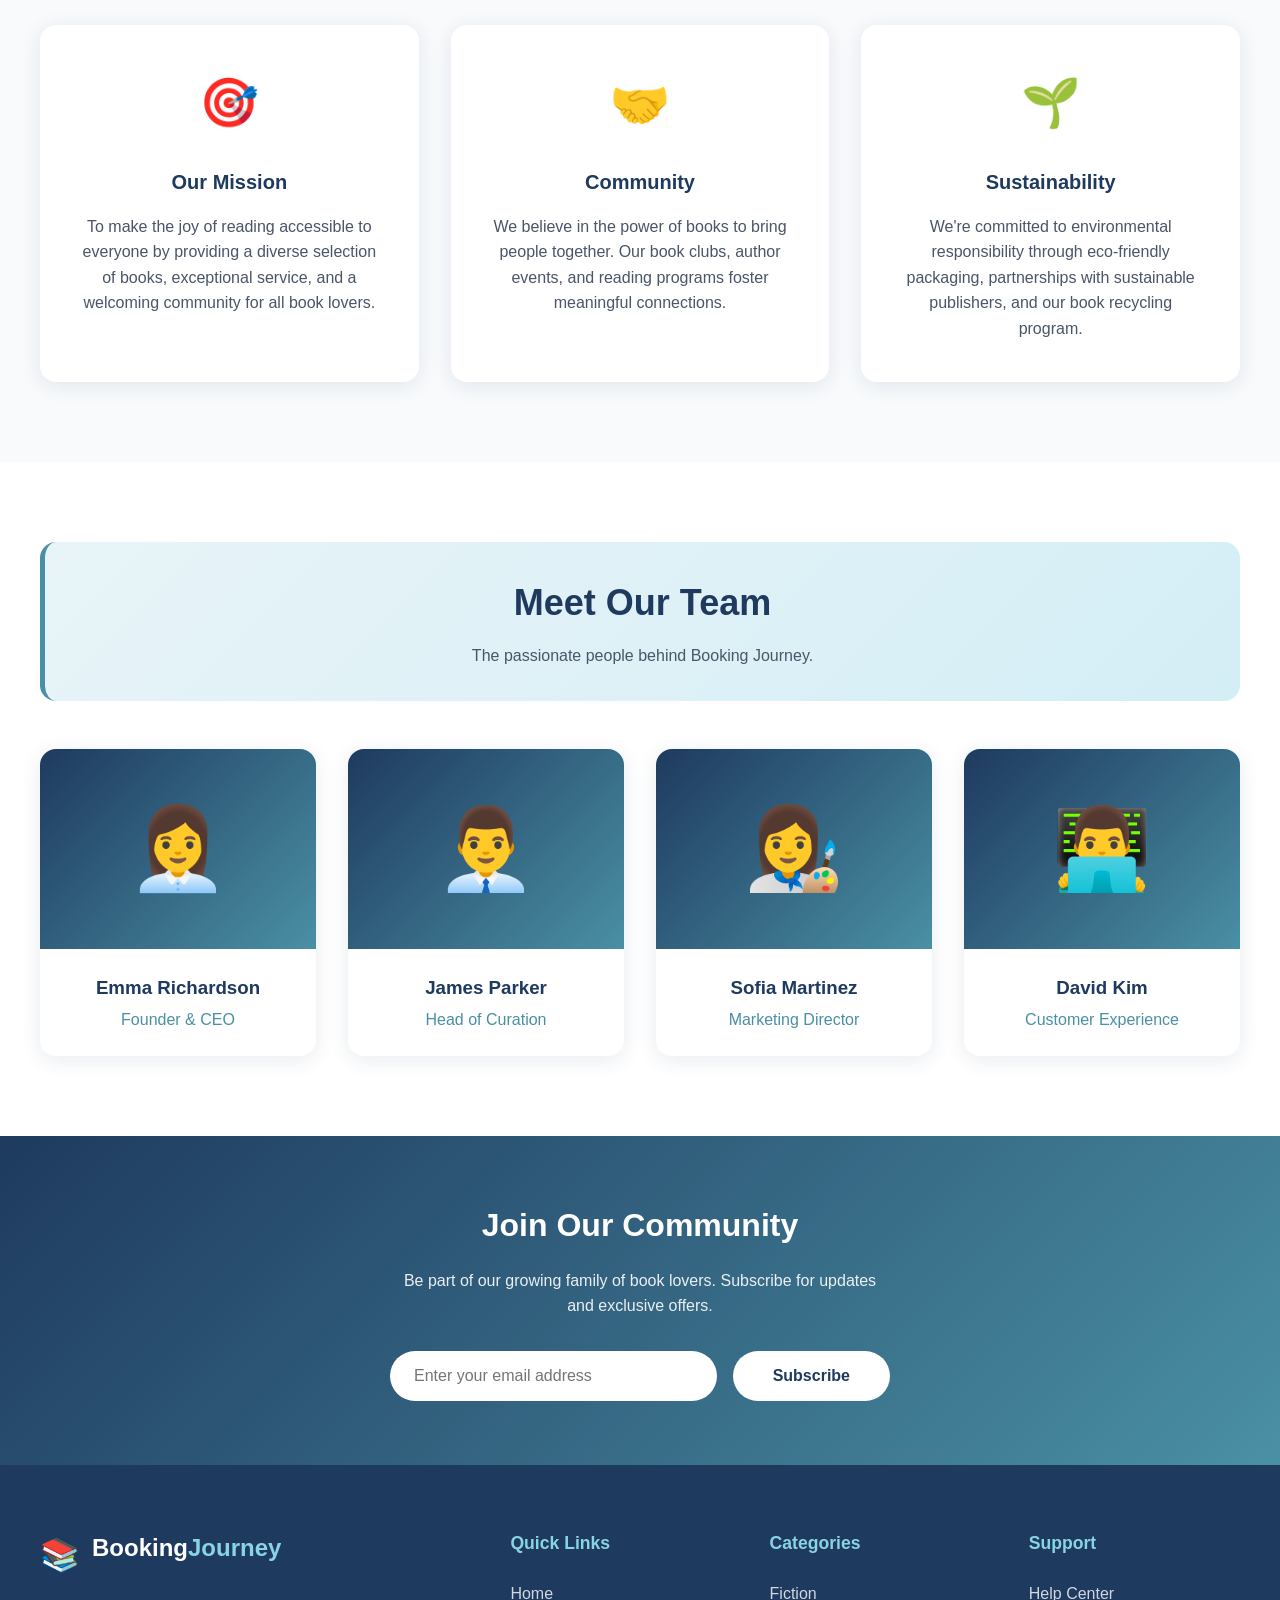
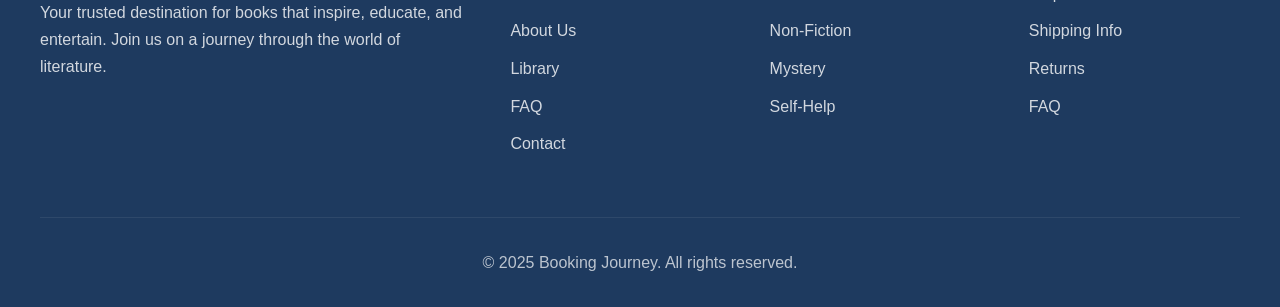
==== commit eb739b8c: "Convert cart and search nav elements from divs to buttons - Replace <div class="search-icon"> with <" ====
--- a/about.html
+++ b/about.html
@@ -20,15 +20,15 @@
                 <li><a href="library.html" class="nav-link">Library</a></li>
                 <li><a href="faq.html" class="nav-link">FAQ</a></li>
                 <li><a href="contact.html" class="nav-link">Contact</a></li>
-                <li class="search-mobile-item" id="searchMobileBtn">🔍 Search</li>
-                <li class="cart-mobile" id="cartMobile">🛒 Cart (0)</li>
+                <li><button class="search-mobile-item" id="searchMobileBtn">🔍 Search</button></li>
+                <li><button class="cart-mobile" id="cartMobile">🛒 Cart (0)</button></li>
             </ul>
             <div class="nav-actions">
-                <div class="search-icon" id="searchIcon">🔍</div>
-                <div class="cart-icon" id="cartIcon">
+                <button class="search-icon" id="searchIcon">🔍</button>
+                <button class="cart-icon" id="cartIcon">
                     🛒
                     <span class="cart-badge">0</span>
-                </div>
+                </button>
                 <div class="hamburger">
                     <span></span>
                     <span></span>
--- a/styles.css
+++ b/styles.css
@@ -126,6 +126,14 @@
     gap: 1rem;
 }
 
+.search-icon,
+.cart-icon,
+.cart-mobile,
+.search-mobile-item {
+    border: none;
+    font-family: inherit;
+}
+
 .cart-icon {
     position: relative;
     width: 45px;
@@ -141,6 +149,24 @@
 }
 
 .cart-icon:hover {
+    transform: scale(1.1);
+    box-shadow: 0 5px 20px var(--shadow);
+}
+
+.search-icon {
+    width: 45px;
+    height: 45px;
+    background: var(--gradient);
+    border-radius: 50%;
+    display: flex;
+    align-items: center;
+    justify-content: center;
+    cursor: pointer;
+    transition: transform 0.3s ease, box-shadow 0.3s ease;
+    font-size: 1.25rem;
+}
+
+.search-icon:hover {
     transform: scale(1.1);
     box-shadow: 0 5px 20px var(--shadow);
 }
@@ -177,7 +203,8 @@
     transition: all 0.3s ease;
 }
 
-.cart-mobile {
+.cart-mobile,
+.search-mobile-item {
     display: none;
 }
 
@@ -1143,11 +1170,13 @@
         display: flex;
     }
 
-    .cart-icon {
+    .cart-icon,
+    .search-icon {
         display: none;
     }
 
-    .cart-mobile {
+    .cart-mobile,
+    .search-mobile-item {
         display: flex;
         align-items: center;
         justify-content: center;
@@ -1162,7 +1191,8 @@
         transition: transform 0.3s ease, box-shadow 0.3s ease;
     }
 
-    .cart-mobile:hover {
+    .cart-mobile:hover,
+    .search-mobile-item:hover {
         transform: scale(1.05);
         box-shadow: 0 5px 20px var(--shadow);
     }
